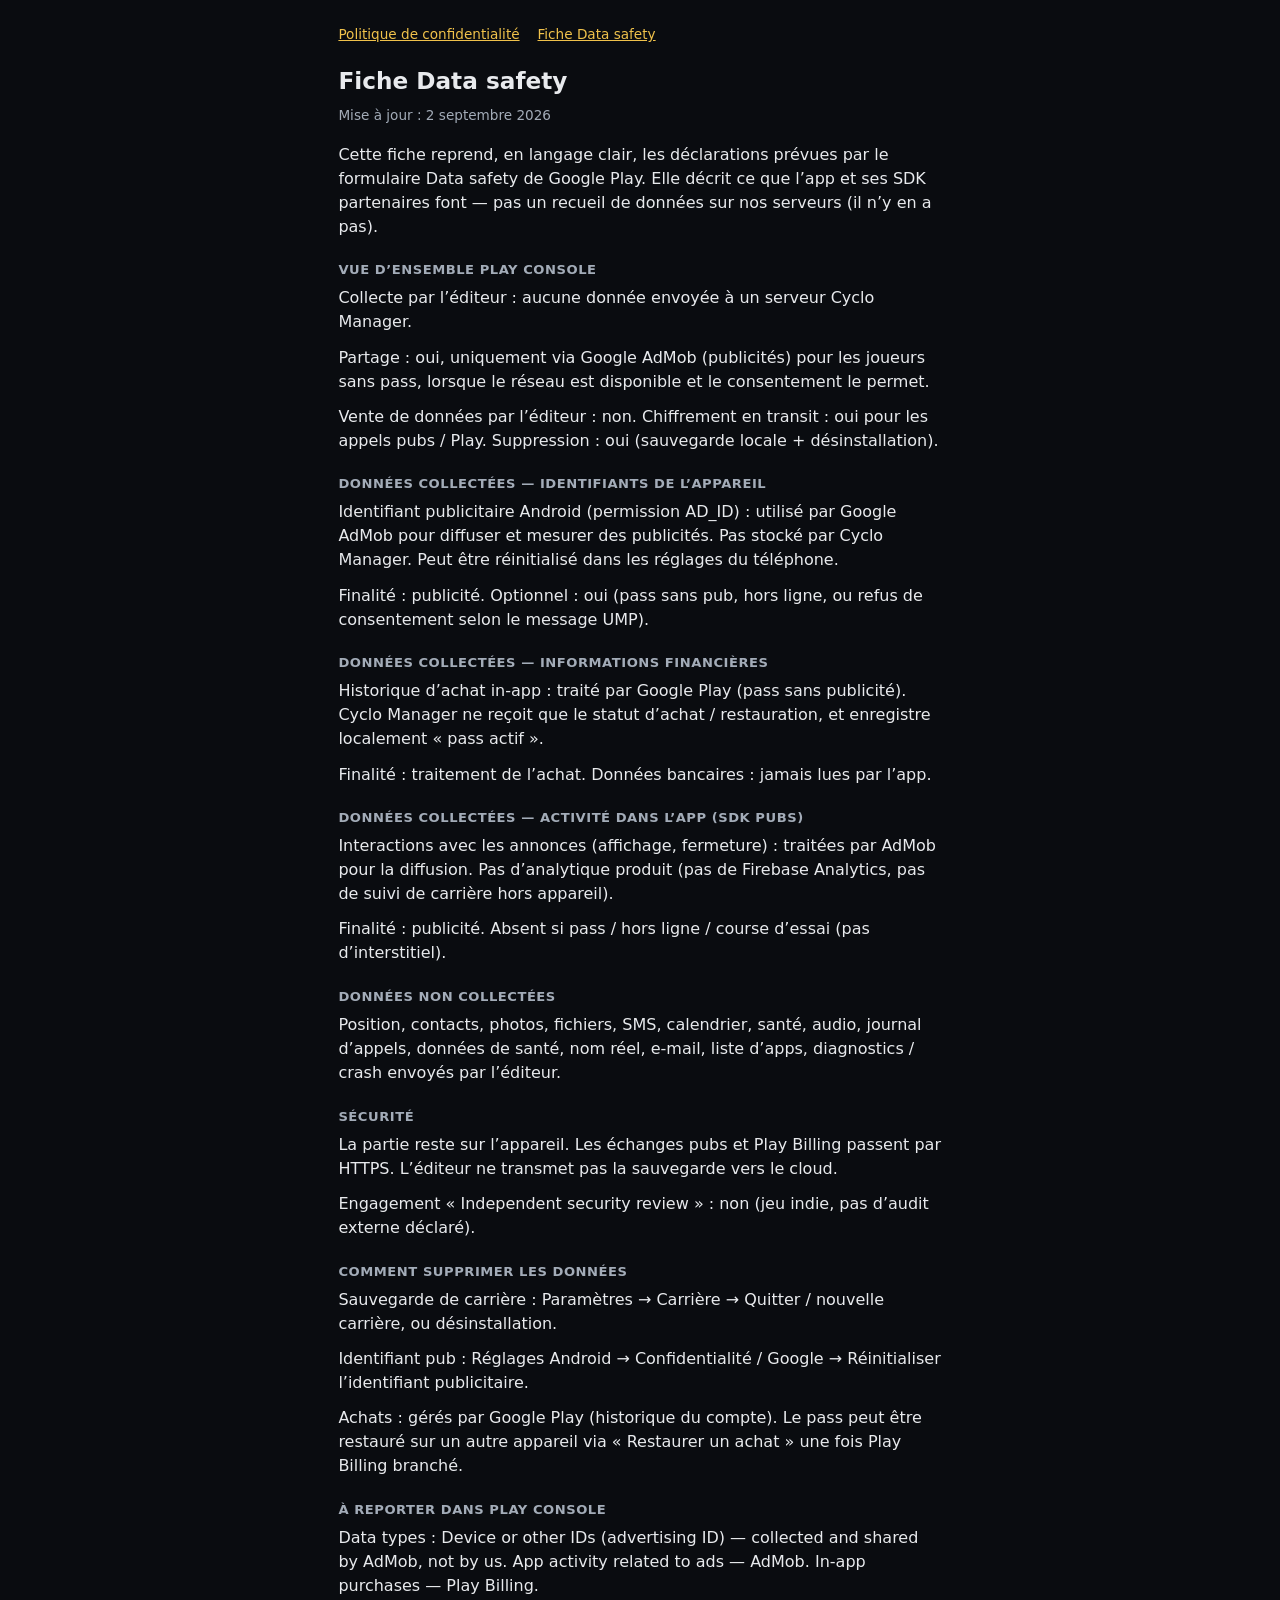
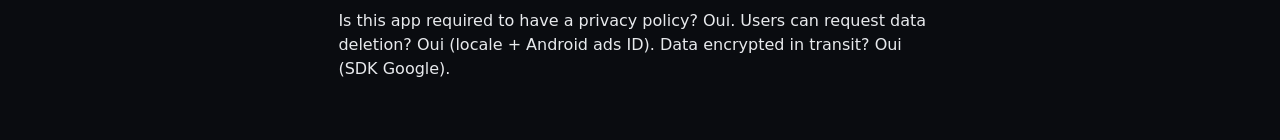
==== data-safety.html @ de5649ee "Pages légales de Cyclo Manager (confidentialité, Data safety) Co-Authored-By: Claude Sonnet 5.5 <nor" ====
<!doctype html>
<html lang="fr">
<head>
  <meta charset="utf-8" />
  <meta name="viewport" content="width=device-width, initial-scale=1" />
  <title>Fiche Data safety — Cyclo Manager</title>
  <link rel="stylesheet" href="./legal.css" />
</head>
<body>
  <main>
    <nav>
      <a href="./privacy.html">Politique de confidentialité</a>
      <a href="./data-safety.html">Fiche Data safety</a>
    </nav>
    <h1>Fiche Data safety</h1>
    <p class="updated">Mise à jour : 2 septembre 2026</p>
    <p>Cette fiche reprend, en langage clair, les déclarations prévues par le formulaire Data safety de Google Play. Elle décrit ce que l’app et ses SDK partenaires font — pas un recueil de données sur nos serveurs (il n’y en a pas).</p>

    <h2>Vue d’ensemble Play Console</h2>
    <p>Collecte par l’éditeur : aucune donnée envoyée à un serveur Cyclo Manager.</p>
    <p>Partage : oui, uniquement via Google AdMob (publicités) pour les joueurs sans pass, lorsque le réseau est disponible et le consentement le permet.</p>
    <p>Vente de données par l’éditeur : non. Chiffrement en transit : oui pour les appels pubs / Play. Suppression : oui (sauvegarde locale + désinstallation).</p>

    <h2>Données collectées — Identifiants de l’appareil</h2>
    <p>Identifiant publicitaire Android (permission AD_ID) : utilisé par Google AdMob pour diffuser et mesurer des publicités. Pas stocké par Cyclo Manager. Peut être réinitialisé dans les réglages du téléphone.</p>
    <p>Finalité : publicité. Optionnel : oui (pass sans pub, hors ligne, ou refus de consentement selon le message UMP).</p>

    <h2>Données collectées — Informations financières</h2>
    <p>Historique d’achat in-app : traité par Google Play (pass sans publicité). Cyclo Manager ne reçoit que le statut d’achat / restauration, et enregistre localement « pass actif ».</p>
    <p>Finalité : traitement de l’achat. Données bancaires : jamais lues par l’app.</p>

    <h2>Données collectées — Activité dans l’app (SDK pubs)</h2>
    <p>Interactions avec les annonces (affichage, fermeture) : traitées par AdMob pour la diffusion. Pas d’analytique produit (pas de Firebase Analytics, pas de suivi de carrière hors appareil).</p>
    <p>Finalité : publicité. Absent si pass / hors ligne / course d’essai (pas d’interstitiel).</p>

    <h2>Données non collectées</h2>
    <p>Position, contacts, photos, fichiers, SMS, calendrier, santé, audio, journal d’appels, données de santé, nom réel, e-mail, liste d’apps, diagnostics / crash envoyés par l’éditeur.</p>

    <h2>Sécurité</h2>
    <p>La partie reste sur l’appareil. Les échanges pubs et Play Billing passent par HTTPS. L’éditeur ne transmet pas la sauvegarde vers le cloud.</p>
    <p>Engagement « Independent security review » : non (jeu indie, pas d’audit externe déclaré).</p>

    <h2>Comment supprimer les données</h2>
    <p>Sauvegarde de carrière : Paramètres → Carrière → Quitter / nouvelle carrière, ou désinstallation.</p>
    <p>Identifiant pub : Réglages Android → Confidentialité / Google → Réinitialiser l’identifiant publicitaire.</p>
    <p>Achats : gérés par Google Play (historique du compte). Le pass peut être restauré sur un autre appareil via « Restaurer un achat » une fois Play Billing branché.</p>

    <h2>À reporter dans Play Console</h2>
    <p>Data types : Device or other IDs (advertising ID) — collected and shared by AdMob, not by us. App activity related to ads — AdMob. In-app purchases — Play Billing.</p>
    <p>Is this app required to have a privacy policy? Oui. Users can request data deletion? Oui (locale + Android ads ID). Data encrypted in transit? Oui (SDK Google).</p>
  </main>
</body>
</html>
---- legal.css ----
:root {
  color-scheme: dark;
  --bg: #12151a;
  --surface: #1c222b;
  --text: #e8eaed;
  --muted: #a3acb8;
  --accent: #f0c24b;
}
* { box-sizing: border-box; }
body {
  margin: 0;
  font-family: 'IBM Plex Sans', system-ui, sans-serif;
  background: #0a0c10;
  color: var(--text);
  line-height: 1.5;
}
main {
  max-width: 40rem;
  margin: 0 auto;
  padding: 1.5rem 1.15rem 3rem;
}
h1 { font-size: 1.45rem; margin: 0 0 0.35rem; }
.updated { color: var(--muted); font-size: 0.85rem; margin: 0 0 1.1rem; }
h2 {
  font-size: 0.82rem;
  text-transform: uppercase;
  letter-spacing: 0.04em;
  color: var(--muted);
  margin: 1.35rem 0 0.4rem;
}
p { margin: 0 0 0.7rem; }
a { color: var(--accent); }
nav { margin-bottom: 1.25rem; font-size: 0.85rem; }
nav a { margin-right: 0.85rem; }
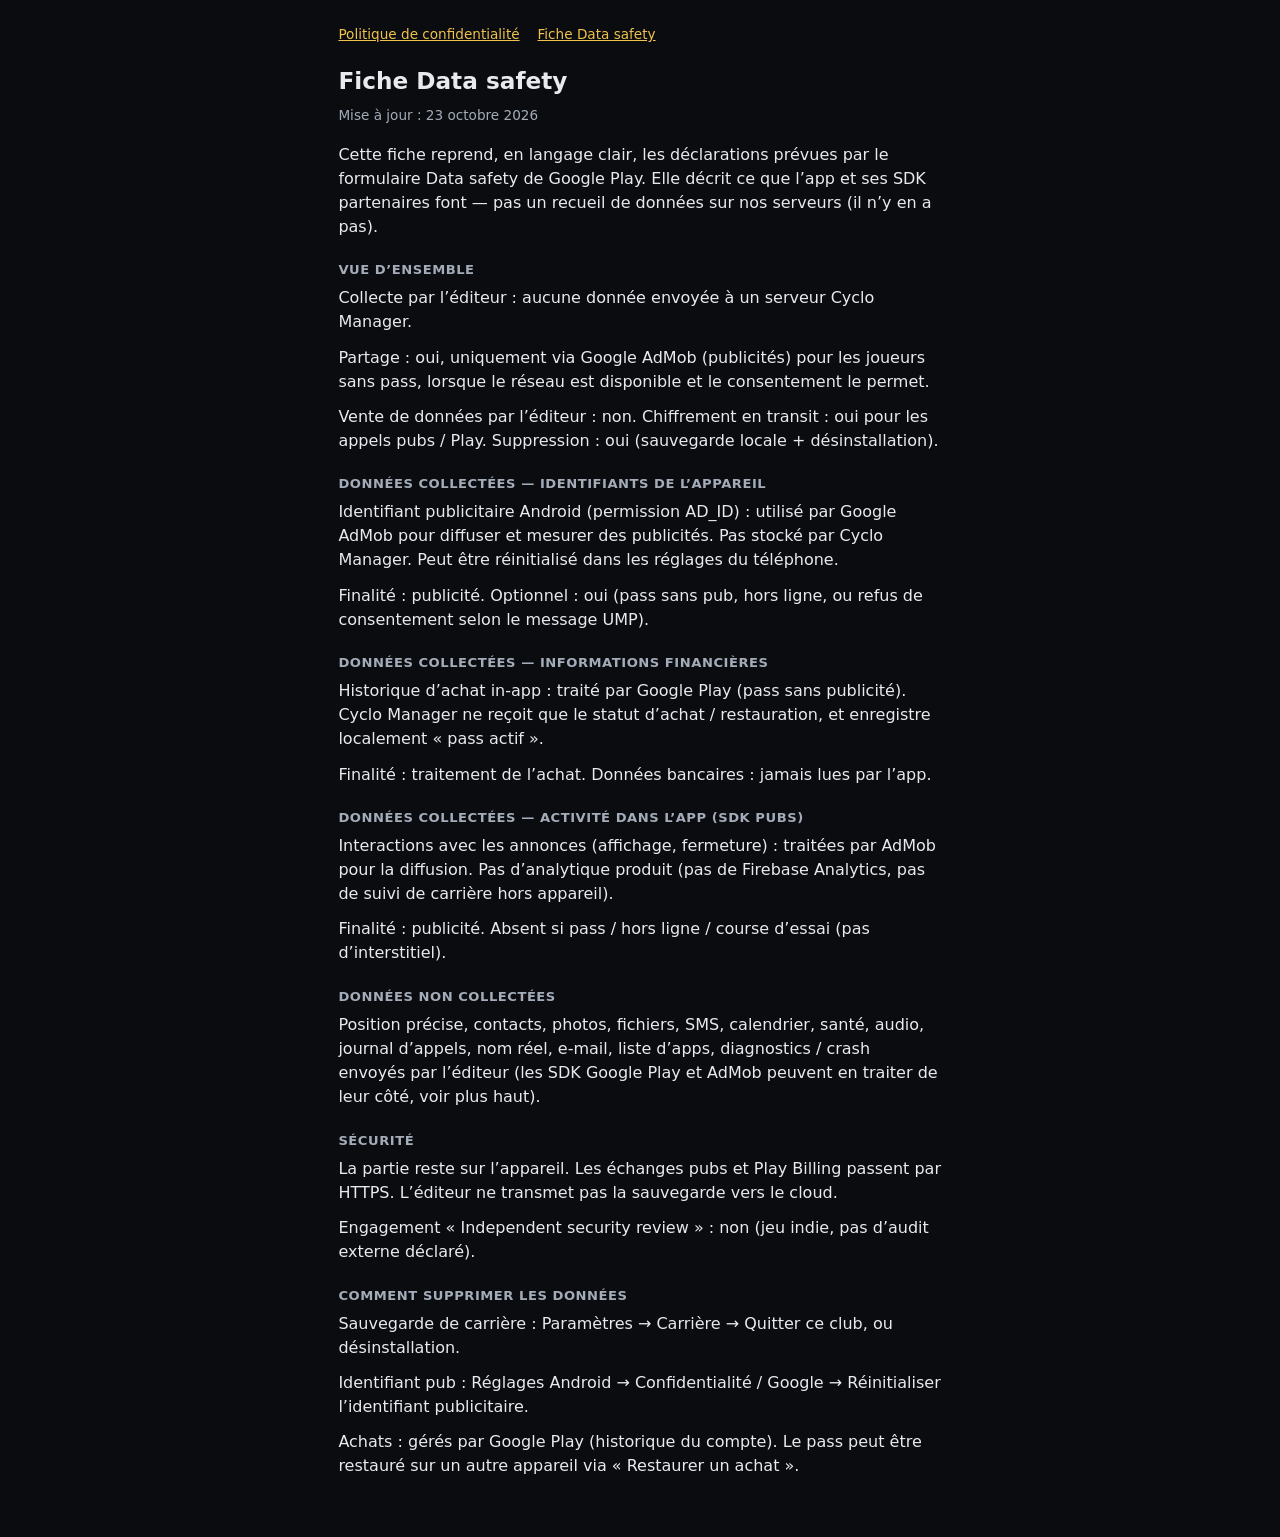
==== commit 63871023: "Mise à jour des textes légaux (23 octobre 2026) Co-Authored-By: Claude Sonnet 5.5 <noreply@anthropic" ====
--- a/data-safety.html
+++ b/data-safety.html
@@ -13,10 +13,10 @@
       <a href="./data-safety.html">Fiche Data safety</a>
     </nav>
     <h1>Fiche Data safety</h1>
-    <p class="updated">Mise à jour : 2 septembre 2026</p>
+    <p class="updated">Mise à jour : 23 octobre 2026</p>
     <p>Cette fiche reprend, en langage clair, les déclarations prévues par le formulaire Data safety de Google Play. Elle décrit ce que l’app et ses SDK partenaires font — pas un recueil de données sur nos serveurs (il n’y en a pas).</p>
 
-    <h2>Vue d’ensemble Play Console</h2>
+    <h2>Vue d’ensemble</h2>
     <p>Collecte par l’éditeur : aucune donnée envoyée à un serveur Cyclo Manager.</p>
     <p>Partage : oui, uniquement via Google AdMob (publicités) pour les joueurs sans pass, lorsque le réseau est disponible et le consentement le permet.</p>
     <p>Vente de données par l’éditeur : non. Chiffrement en transit : oui pour les appels pubs / Play. Suppression : oui (sauvegarde locale + désinstallation).</p>
@@ -34,20 +34,17 @@
     <p>Finalité : publicité. Absent si pass / hors ligne / course d’essai (pas d’interstitiel).</p>
 
     <h2>Données non collectées</h2>
-    <p>Position, contacts, photos, fichiers, SMS, calendrier, santé, audio, journal d’appels, données de santé, nom réel, e-mail, liste d’apps, diagnostics / crash envoyés par l’éditeur.</p>
+    <p>Position précise, contacts, photos, fichiers, SMS, calendrier, santé, audio, journal d’appels, nom réel, e-mail, liste d’apps, diagnostics / crash envoyés par l’éditeur (les SDK Google Play et AdMob peuvent en traiter de leur côté, voir plus haut).</p>
 
     <h2>Sécurité</h2>
     <p>La partie reste sur l’appareil. Les échanges pubs et Play Billing passent par HTTPS. L’éditeur ne transmet pas la sauvegarde vers le cloud.</p>
     <p>Engagement « Independent security review » : non (jeu indie, pas d’audit externe déclaré).</p>
 
     <h2>Comment supprimer les données</h2>
-    <p>Sauvegarde de carrière : Paramètres → Carrière → Quitter / nouvelle carrière, ou désinstallation.</p>
+    <p>Sauvegarde de carrière : Paramètres → Carrière → Quitter ce club, ou désinstallation.</p>
     <p>Identifiant pub : Réglages Android → Confidentialité / Google → Réinitialiser l’identifiant publicitaire.</p>
-    <p>Achats : gérés par Google Play (historique du compte). Le pass peut être restauré sur un autre appareil via « Restaurer un achat » une fois Play Billing branché.</p>
+    <p>Achats : gérés par Google Play (historique du compte). Le pass peut être restauré sur un autre appareil via « Restaurer un achat ».</p>
 
-    <h2>À reporter dans Play Console</h2>
-    <p>Data types : Device or other IDs (advertising ID) — collected and shared by AdMob, not by us. App activity related to ads — AdMob. In-app purchases — Play Billing.</p>
-    <p>Is this app required to have a privacy policy? Oui. Users can request data deletion? Oui (locale + Android ads ID). Data encrypted in transit? Oui (SDK Google).</p>
   </main>
 </body>
 </html>
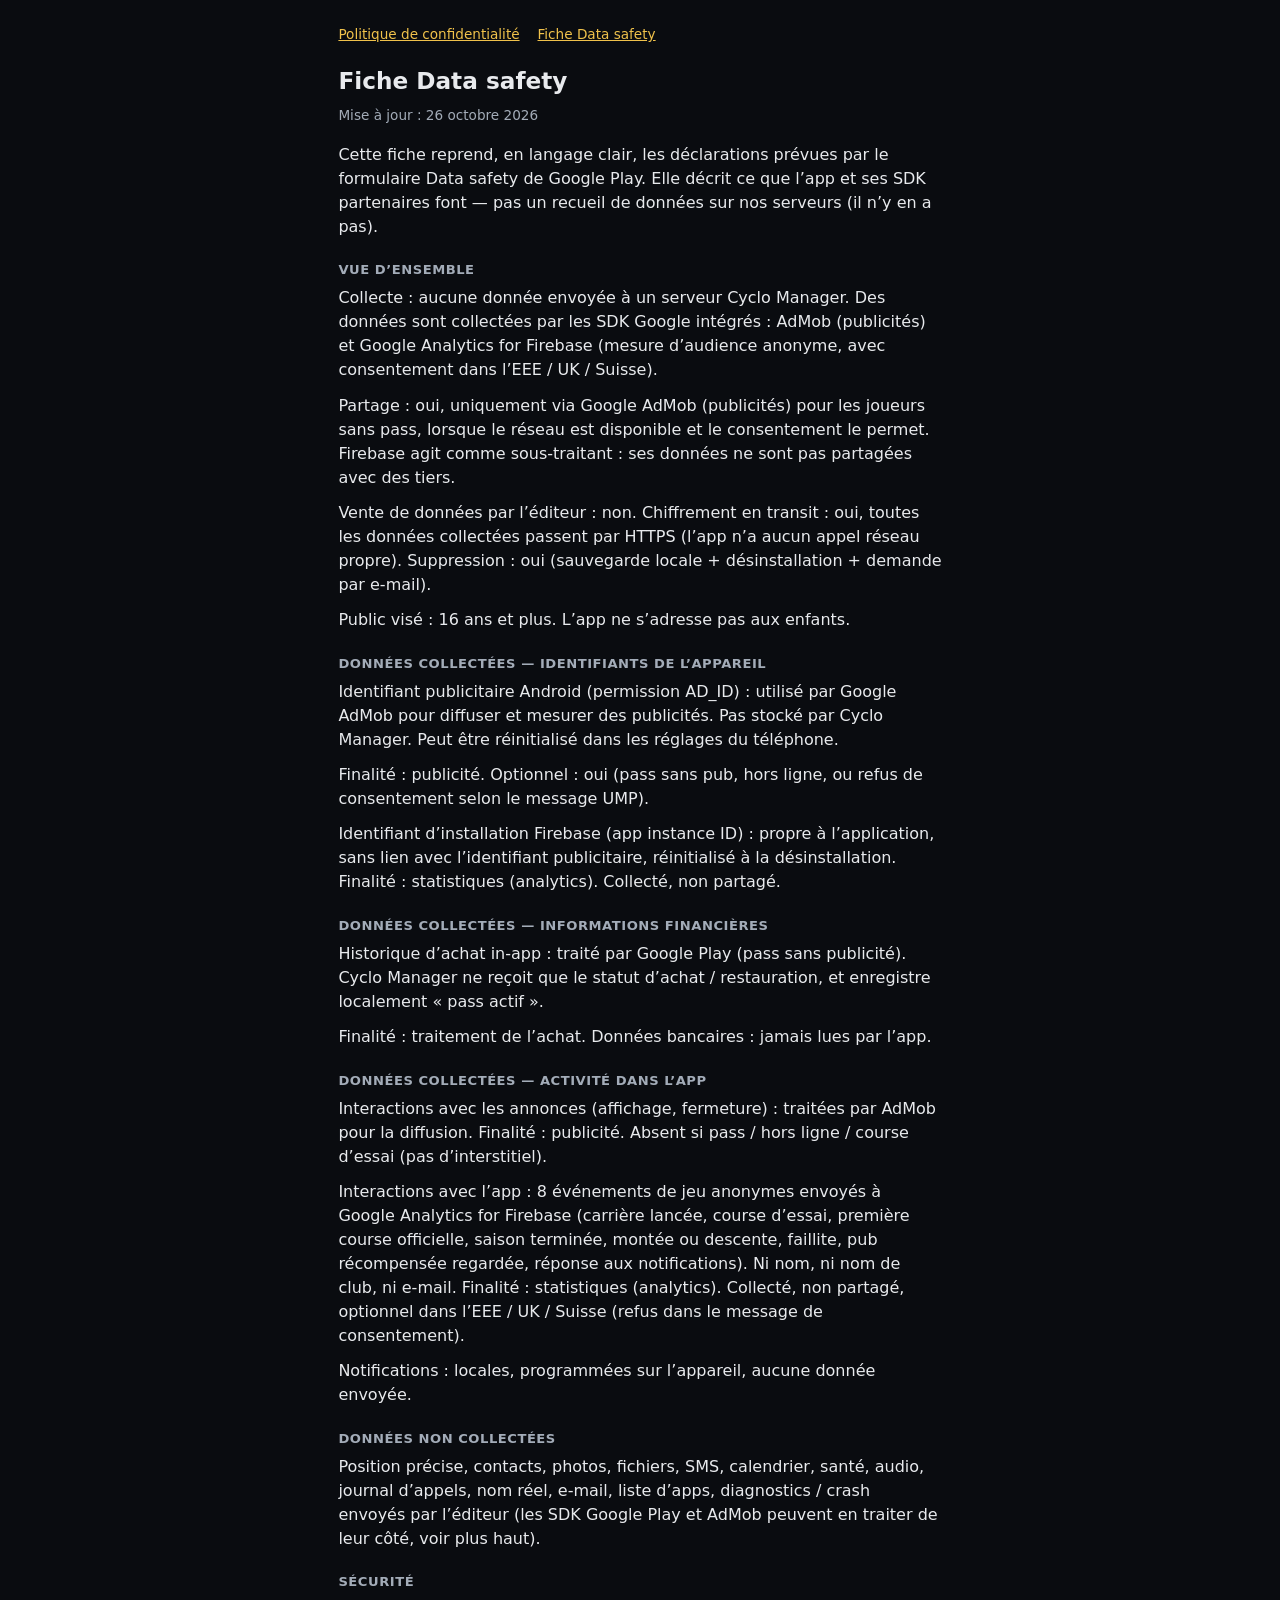
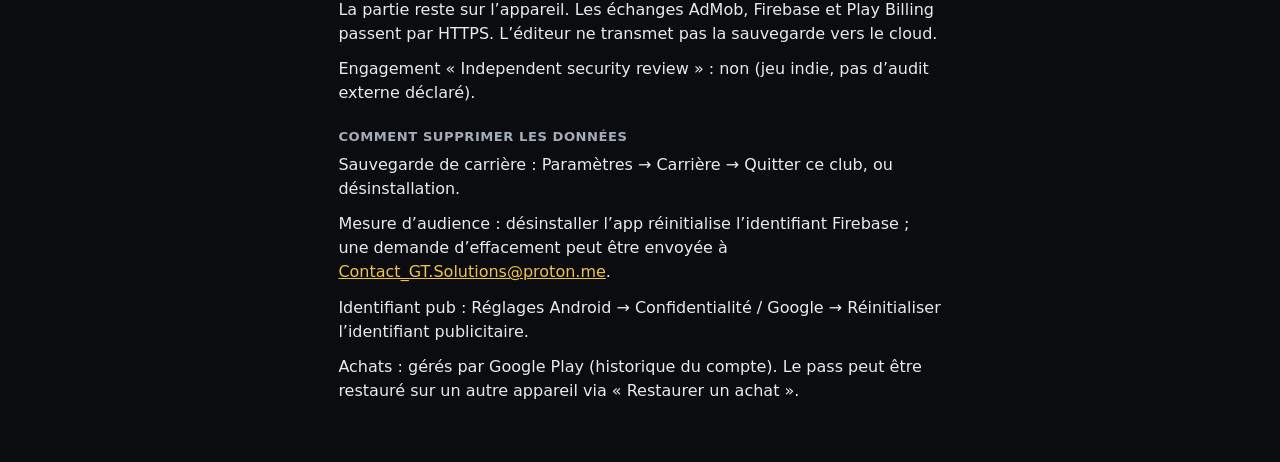
==== commit b7797069: "Politique et fiche Data safety : Firebase Analytics, notifications, avis, 16 ans et plus Co-Authored" ====
--- a/data-safety.html
+++ b/data-safety.html
@@ -13,35 +13,39 @@
       <a href="./data-safety.html">Fiche Data safety</a>
     </nav>
     <h1>Fiche Data safety</h1>
-    <p class="updated">Mise à jour : 23 octobre 2026</p>
+    <p class="updated">Mise à jour : 26 octobre 2026</p>
     <p>Cette fiche reprend, en langage clair, les déclarations prévues par le formulaire Data safety de Google Play. Elle décrit ce que l’app et ses SDK partenaires font — pas un recueil de données sur nos serveurs (il n’y en a pas).</p>
 
     <h2>Vue d’ensemble</h2>
-    <p>Collecte par l’éditeur : aucune donnée envoyée à un serveur Cyclo Manager.</p>
-    <p>Partage : oui, uniquement via Google AdMob (publicités) pour les joueurs sans pass, lorsque le réseau est disponible et le consentement le permet.</p>
-    <p>Vente de données par l’éditeur : non. Chiffrement en transit : oui pour les appels pubs / Play. Suppression : oui (sauvegarde locale + désinstallation).</p>
+    <p>Collecte : aucune donnée envoyée à un serveur Cyclo Manager. Des données sont collectées par les SDK Google intégrés : AdMob (publicités) et Google Analytics for Firebase (mesure d’audience anonyme, avec consentement dans l’EEE / UK / Suisse).</p>
+    <p>Partage : oui, uniquement via Google AdMob (publicités) pour les joueurs sans pass, lorsque le réseau est disponible et le consentement le permet. Firebase agit comme sous-traitant : ses données ne sont pas partagées avec des tiers.</p>
+    <p>Vente de données par l’éditeur : non. Chiffrement en transit : oui, toutes les données collectées passent par HTTPS (l’app n’a aucun appel réseau propre). Suppression : oui (sauvegarde locale + désinstallation + demande par e-mail).</p>
+    <p>Public visé : 16 ans et plus. L’app ne s’adresse pas aux enfants.</p>
 
     <h2>Données collectées — Identifiants de l’appareil</h2>
     <p>Identifiant publicitaire Android (permission AD_ID) : utilisé par Google AdMob pour diffuser et mesurer des publicités. Pas stocké par Cyclo Manager. Peut être réinitialisé dans les réglages du téléphone.</p>
     <p>Finalité : publicité. Optionnel : oui (pass sans pub, hors ligne, ou refus de consentement selon le message UMP).</p>
+    <p>Identifiant d’installation Firebase (app instance ID) : propre à l’application, sans lien avec l’identifiant publicitaire, réinitialisé à la désinstallation. Finalité : statistiques (analytics). Collecté, non partagé.</p>
 
     <h2>Données collectées — Informations financières</h2>
     <p>Historique d’achat in-app : traité par Google Play (pass sans publicité). Cyclo Manager ne reçoit que le statut d’achat / restauration, et enregistre localement « pass actif ».</p>
     <p>Finalité : traitement de l’achat. Données bancaires : jamais lues par l’app.</p>
 
-    <h2>Données collectées — Activité dans l’app (SDK pubs)</h2>
-    <p>Interactions avec les annonces (affichage, fermeture) : traitées par AdMob pour la diffusion. Pas d’analytique produit (pas de Firebase Analytics, pas de suivi de carrière hors appareil).</p>
-    <p>Finalité : publicité. Absent si pass / hors ligne / course d’essai (pas d’interstitiel).</p>
+    <h2>Données collectées — Activité dans l’app</h2>
+    <p>Interactions avec les annonces (affichage, fermeture) : traitées par AdMob pour la diffusion. Finalité : publicité. Absent si pass / hors ligne / course d’essai (pas d’interstitiel).</p>
+    <p>Interactions avec l’app : 8 événements de jeu anonymes envoyés à Google Analytics for Firebase (carrière lancée, course d’essai, première course officielle, saison terminée, montée ou descente, faillite, pub récompensée regardée, réponse aux notifications). Ni nom, ni nom de club, ni e-mail. Finalité : statistiques (analytics). Collecté, non partagé, optionnel dans l’EEE / UK / Suisse (refus dans le message de consentement).</p>
+    <p>Notifications : locales, programmées sur l’appareil, aucune donnée envoyée.</p>
 
     <h2>Données non collectées</h2>
     <p>Position précise, contacts, photos, fichiers, SMS, calendrier, santé, audio, journal d’appels, nom réel, e-mail, liste d’apps, diagnostics / crash envoyés par l’éditeur (les SDK Google Play et AdMob peuvent en traiter de leur côté, voir plus haut).</p>
 
     <h2>Sécurité</h2>
-    <p>La partie reste sur l’appareil. Les échanges pubs et Play Billing passent par HTTPS. L’éditeur ne transmet pas la sauvegarde vers le cloud.</p>
+    <p>La partie reste sur l’appareil. Les échanges AdMob, Firebase et Play Billing passent par HTTPS. L’éditeur ne transmet pas la sauvegarde vers le cloud.</p>
     <p>Engagement « Independent security review » : non (jeu indie, pas d’audit externe déclaré).</p>
 
     <h2>Comment supprimer les données</h2>
     <p>Sauvegarde de carrière : Paramètres → Carrière → Quitter ce club, ou désinstallation.</p>
+    <p>Mesure d’audience : désinstaller l’app réinitialise l’identifiant Firebase ; une demande d’effacement peut être envoyée à <a href="mailto:Contact_GT.Solutions@proton.me">Contact_GT.Solutions@proton.me</a>.</p>
     <p>Identifiant pub : Réglages Android → Confidentialité / Google → Réinitialiser l’identifiant publicitaire.</p>
     <p>Achats : gérés par Google Play (historique du compte). Le pass peut être restauré sur un autre appareil via « Restaurer un achat ».</p>
 
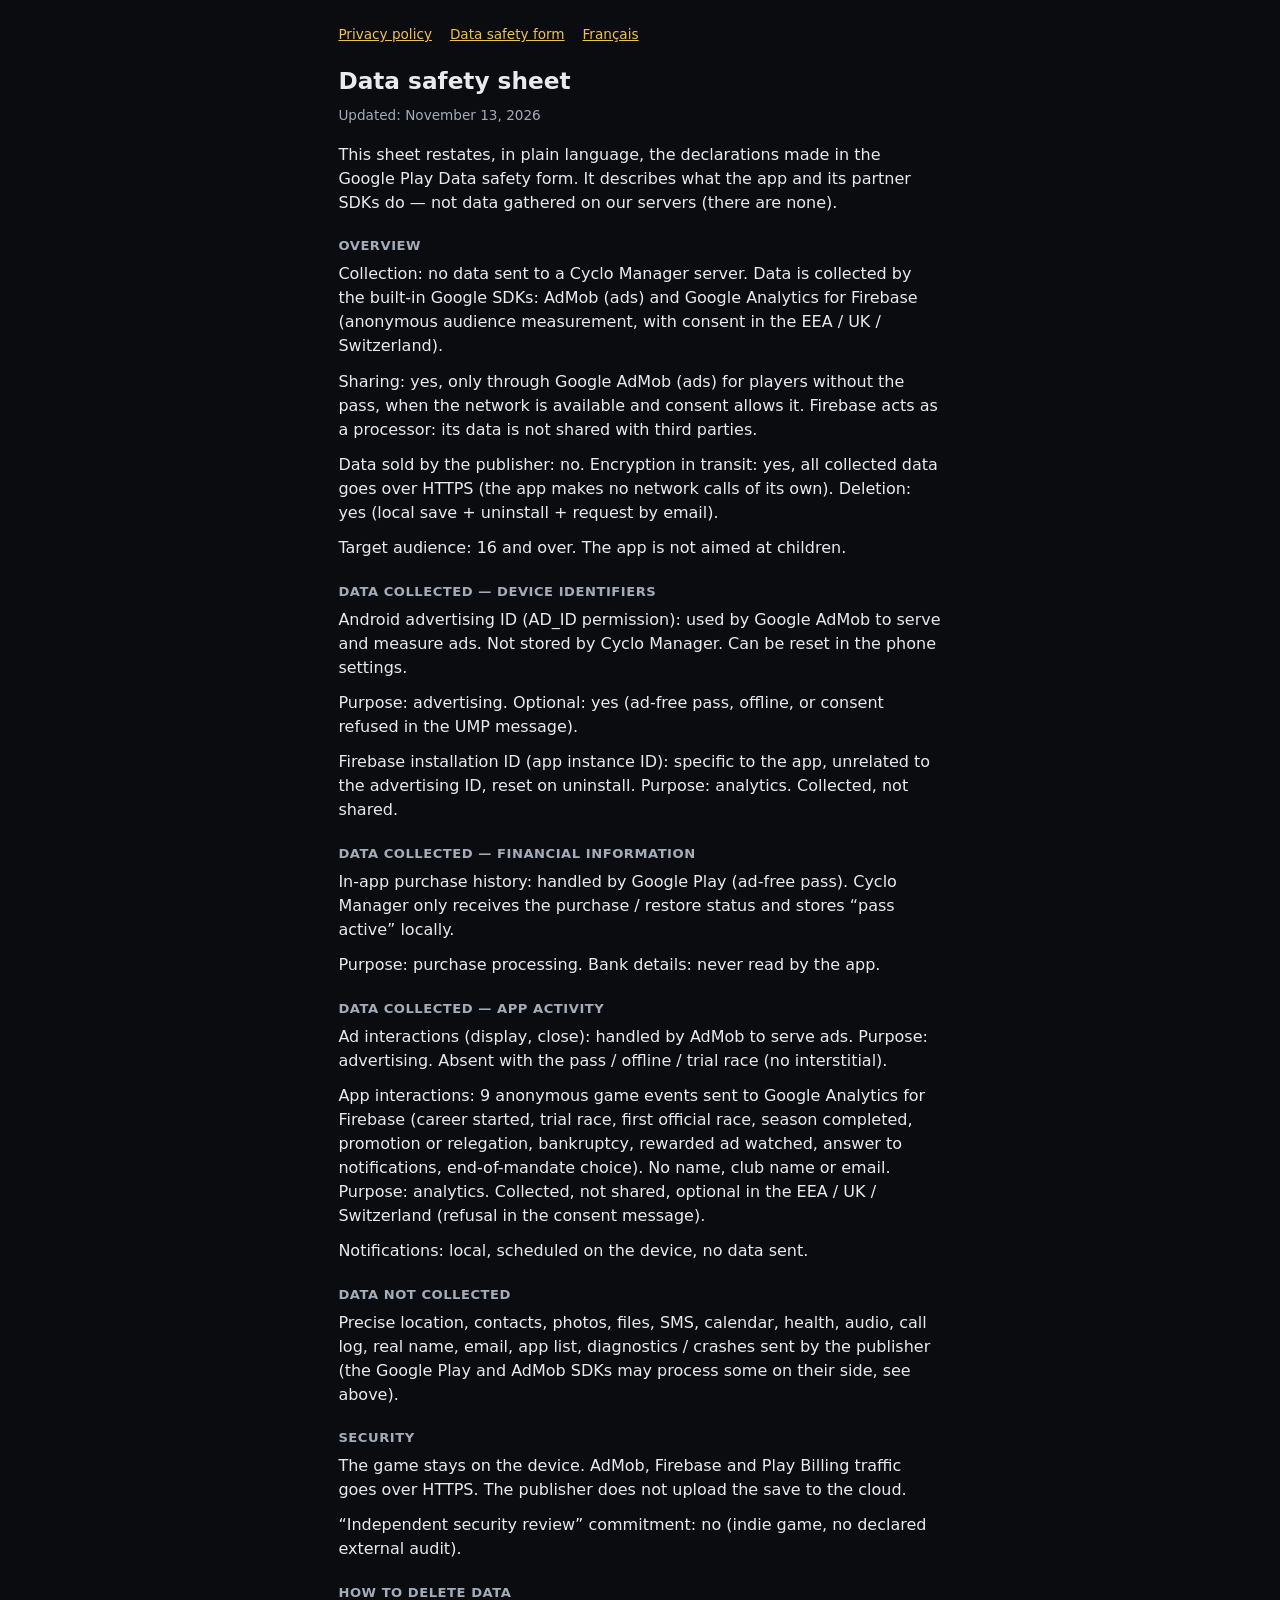
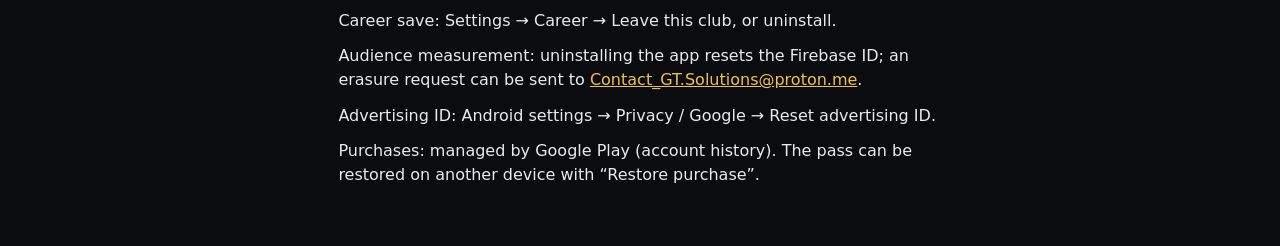
==== commit 9462ef03: "Pages légales 1.1.0 (13/11/2026) en français et en anglais - Politique et fiche Data safety resynchr" ====
--- a/data-safety.html
+++ b/data-safety.html
@@ -5,15 +5,22 @@
   <meta name="viewport" content="width=device-width, initial-scale=1" />
   <title>Fiche Data safety — Cyclo Manager</title>
   <link rel="stylesheet" href="./legal.css" />
+  <link rel="alternate" hreflang="en" href="./data-safety-en.html" />
+  <script>
+    if (location.hash !== '#fr' && !(navigator.languages || [navigator.language]).some(function (l) { return /^fr/i.test(l || '') })) {
+      location.replace('./data-safety-en.html')
+    }
+  </script>
 </head>
 <body>
   <main>
     <nav>
       <a href="./privacy.html">Politique de confidentialité</a>
       <a href="./data-safety.html">Fiche Data safety</a>
+      <a href="./data-safety-en.html" hreflang="en" lang="en">English</a>
     </nav>
     <h1>Fiche Data safety</h1>
-    <p class="updated">Mise à jour : 26 octobre 2026</p>
+    <p class="updated">Mise à jour : 13 novembre 2026</p>
     <p>Cette fiche reprend, en langage clair, les déclarations prévues par le formulaire Data safety de Google Play. Elle décrit ce que l’app et ses SDK partenaires font — pas un recueil de données sur nos serveurs (il n’y en a pas).</p>
 
     <h2>Vue d’ensemble</h2>
@@ -33,7 +40,7 @@
 
     <h2>Données collectées — Activité dans l’app</h2>
     <p>Interactions avec les annonces (affichage, fermeture) : traitées par AdMob pour la diffusion. Finalité : publicité. Absent si pass / hors ligne / course d’essai (pas d’interstitiel).</p>
-    <p>Interactions avec l’app : 8 événements de jeu anonymes envoyés à Google Analytics for Firebase (carrière lancée, course d’essai, première course officielle, saison terminée, montée ou descente, faillite, pub récompensée regardée, réponse aux notifications). Ni nom, ni nom de club, ni e-mail. Finalité : statistiques (analytics). Collecté, non partagé, optionnel dans l’EEE / UK / Suisse (refus dans le message de consentement).</p>
+    <p>Interactions avec l’app : 9 événements de jeu anonymes envoyés à Google Analytics for Firebase (carrière lancée, course d’essai, première course officielle, saison terminée, montée ou descente, faillite, pub récompensée regardée, réponse aux notifications, choix de fin de mandat). Ni nom, ni nom de club, ni e-mail. Finalité : statistiques (analytics). Collecté, non partagé, optionnel dans l’EEE / UK / Suisse (refus dans le message de consentement).</p>
     <p>Notifications : locales, programmées sur l’appareil, aucune donnée envoyée.</p>
 
     <h2>Données non collectées</h2>
@@ -48,7 +55,6 @@
     <p>Mesure d’audience : désinstaller l’app réinitialise l’identifiant Firebase ; une demande d’effacement peut être envoyée à <a href="mailto:Contact_GT.Solutions@proton.me">Contact_GT.Solutions@proton.me</a>.</p>
     <p>Identifiant pub : Réglages Android → Confidentialité / Google → Réinitialiser l’identifiant publicitaire.</p>
     <p>Achats : gérés par Google Play (historique du compte). Le pass peut être restauré sur un autre appareil via « Restaurer un achat ».</p>
-
   </main>
 </body>
 </html>
